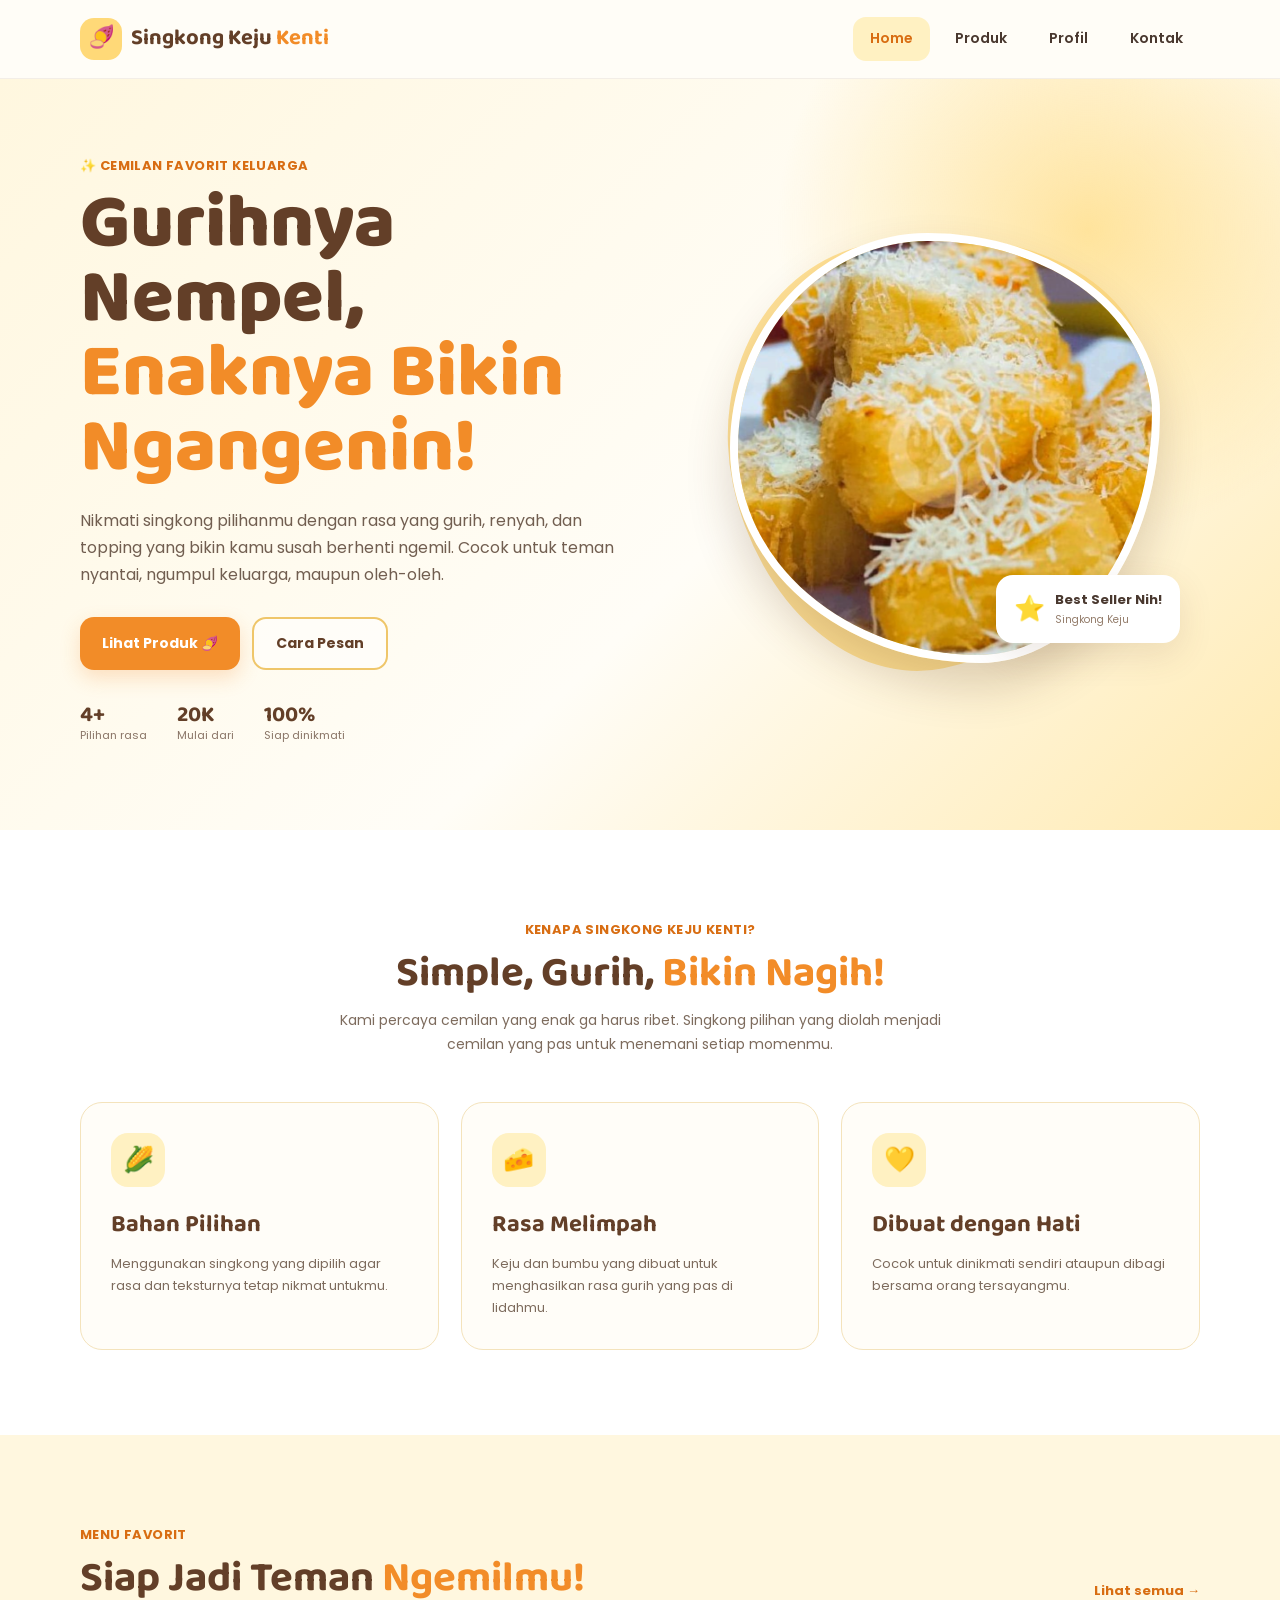
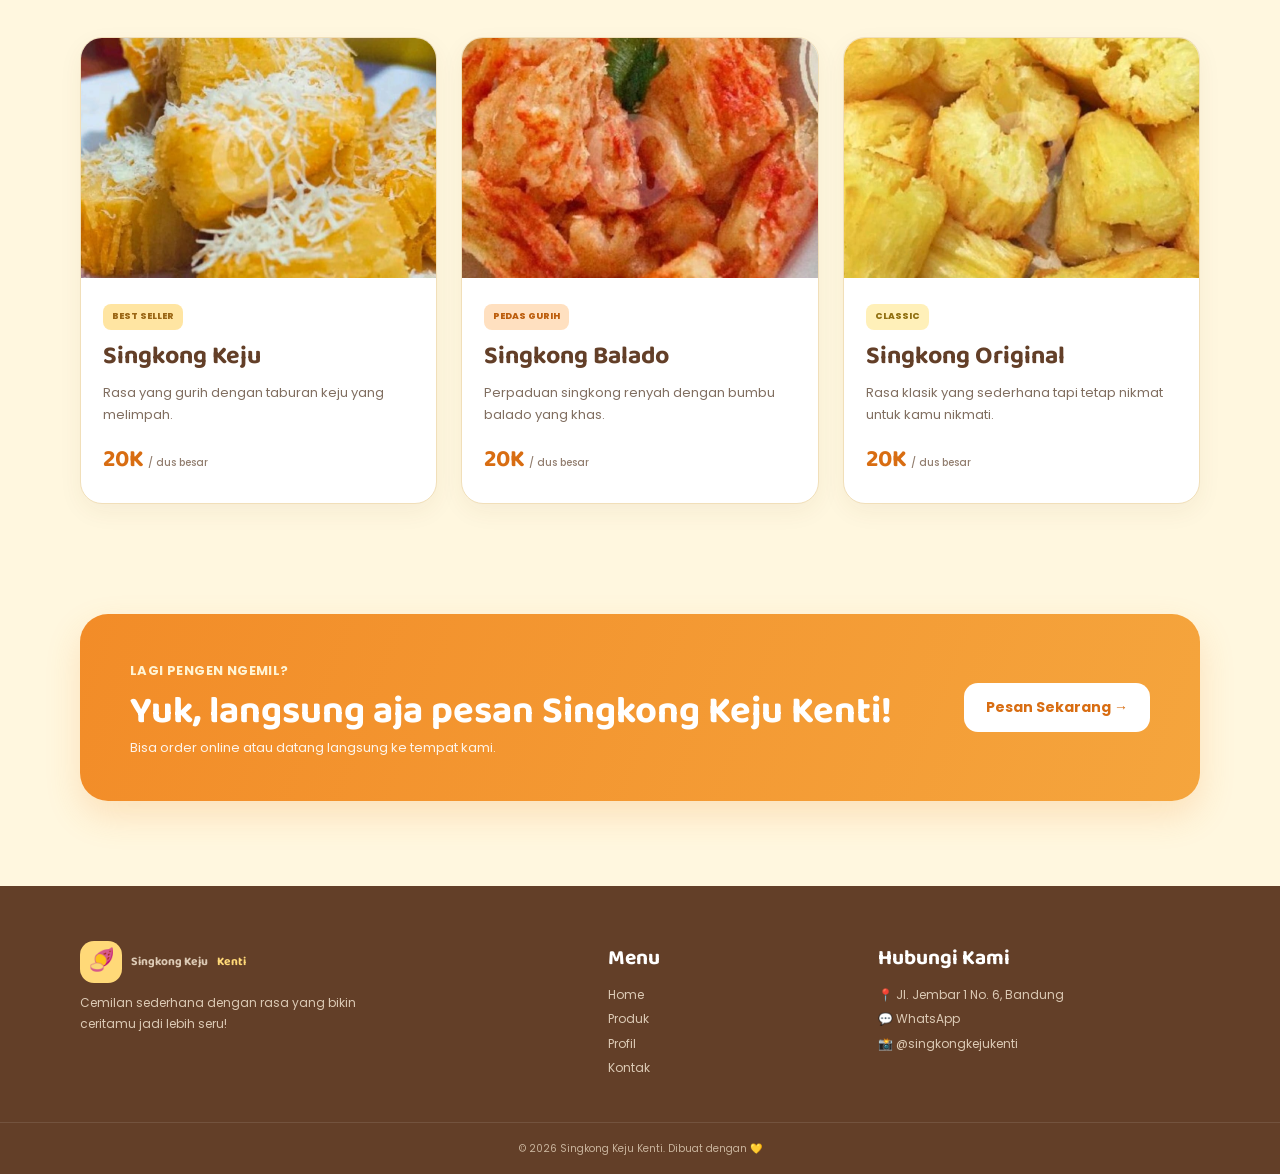
==== index.html @ bd54ae14 "Add files via upload" ====
<!DOCTYPE html>
<html lang="id">
<head>
    <meta charset="UTF-8">
    <meta name="viewport" content="width=device-width, initial-scale=1.0">
    <title>Singkong Keju Kenti | Jajanan Renyah dan Gurih</title>
    <link rel="preconnect" href="https://fonts.googleapis.com">
    <link rel="preconnect" href="https://fonts.gstatic.com" crossorigin>
    <link href="https://fonts.googleapis.com/css2?family=Baloo+2:wght@500;600;700;800&family=Poppins:wght@400;500;600;700&display=swap" rel="stylesheet">
    <link rel="stylesheet" href="style.css">
</head>
<body>

<header class="header">
    <div class="container nav-wrap">
        <a href="index.html" class="logo">
            <span class="logo-icon">🍠</span>
            <span>Singkong Keju <b>Kenti</b></span>
        </a>

        <button class="menu-toggle" onclick="toggleMenu()">☰</button>

        <nav id="navMenu">
            <a href="index.html" class="active">Home</a>
            <a href="produk.html">Produk</a>
            <a href="profil.html">Profil</a>
            <a href="kontak.html">Kontak</a>
        </nav>
    </div>
</header>

<main>
    <section class="hero">
        <div class="container hero-content">
            <div class="hero-text">
                <span class="eyebrow">✨ Cemilan Favorit Keluarga</span>
                <h1>Gurihnya Nempel,<br><span>Enaknya Bikin Ngangenin!</span></h1>
                <p>
                    Nikmati singkong pilihanmu dengan rasa yang gurih, renyah, dan topping
                    yang bikin kamu susah berhenti ngemil. Cocok untuk teman nyantai,
                    ngumpul keluarga, maupun oleh-oleh.
                </p>

                <div class="hero-buttons">
                    <a href="produk.html" class="btn btn-primary">Lihat Produk 🍠</a>
                    <a href="kontak.html" class="btn btn-outline">Cara Pesan</a>
                </div>

                <div class="mini-info">
                    <div><strong>4+</strong><span>Pilihan rasa</span></div>
                    <div><strong>20K</strong><span>Mulai dari</span></div>
                    <div><strong>100%</strong><span>Siap dinikmati</span></div>
                </div>
            </div>

            <div class="hero-image">
                <div class="blob"></div>
                <img src="images/singkongkeju.jpg" alt="Singkong Keju Kenti">
                <div class="floating-card">
                    <span>⭐</span>
                    <div>
                        <b>Best Seller Nih!</b>
                        <small>Singkong Keju</small>
                    </div>
                </div>
            </div>
        </div>
    </section>

    <section class="section intro">
        <div class="container">
            <div class="section-heading">
                <span class="eyebrow">Kenapa Singkong Keju Kenti?</span>
                <h2>Simple, Gurih, <span>Bikin Nagih!</span></h2>
                <p>
                    Kami percaya cemilan yang enak ga harus ribet. Singkong pilihan yang
                    diolah menjadi cemilan yang pas untuk menemani setiap momenmu.
                </p>
            </div>

            <div class="features">
                <div class="feature-card">
                    <div class="feature-icon">🌽</div>
                    <h3>Bahan Pilihan</h3>
                    <p>Menggunakan singkong yang dipilih agar rasa dan teksturnya tetap nikmat untukmu.</p>
                </div>
                <div class="feature-card">
                    <div class="feature-icon">🧀</div>
                    <h3>Rasa Melimpah</h3>
                    <p>Keju dan bumbu yang dibuat untuk menghasilkan rasa gurih yang pas di lidahmu.</p>
                </div>
                <div class="feature-card">
                    <div class="feature-icon">💛</div>
                    <h3>Dibuat dengan Hati</h3>
                    <p>Cocok untuk dinikmati sendiri ataupun dibagi bersama orang tersayangmu.</p>
                </div>
            </div>
        </div>
    </section>

    <section class="section products-preview">
        <div class="container">
            <div class="heading-row">
                <div>
                    <span class="eyebrow">Menu Favorit</span>
                    <h2>Siap Jadi Teman <span>Ngemilmu!</span></h2>
                </div>
                <a href="produk.html" class="text-link">Lihat semua →</a>
            </div>

            <div class="product-grid">
                <article class="product-card">
                    <div class="product-image"><img src="images/singkongkeju.jpg" alt="Singkong Keju"></div>
                    <div class="product-body">
                        <span class="tag">BEST SELLER</span>
                        <h3>Singkong Keju</h3>
                        <p>Rasa yang gurih dengan taburan keju yang melimpah.</p>
                        <b class="price">20K <small>/ dus besar</small></b>
                    </div>
                </article>

                <article class="product-card">
                    <div class="product-image"><img src="images/singkongbalado.jpg" alt="Singkong Balado"></div>
                    <div class="product-body">
                        <span class="tag orange">PEDAS GURIH</span>
                        <h3>Singkong Balado</h3>
                        <p>Perpaduan singkong renyah dengan bumbu balado yang khas.</p>
                        <b class="price">20K <small>/ dus besar</small></b>
                    </div>
                </article>

                <article class="product-card">
                    <div class="product-image"><img src="images/singkongoriginal.jpg" alt="Singkong Original"></div>
                    <div class="product-body">
                        <span class="tag yellow">CLASSIC</span>
                        <h3>Singkong Original</h3>
                        <p>Rasa klasik yang sederhana tapi tetap nikmat untuk kamu nikmati.</p>
                        <b class="price">20K <small>/ dus besar</small></b>
                    </div>
                </article>
            </div>
        </div>
    </section>

    <section class="cta-section">
        <div class="container cta-box">
            <div>
                <span class="eyebrow">Lagi pengen ngemil?</span>
                <h2>Yuk, langsung aja pesan Singkong Keju Kenti!</h2>
                <p>Bisa order online atau datang langsung ke tempat kami.</p>
            </div>
            <a href="kontak.html" class="btn btn-light">Pesan Sekarang →</a>
        </div>
    </section>
</main>

<footer class="footer">
    <div class="container footer-grid">
        <div>
            <a href="index.html" class="logo footer-logo"><span class="logo-icon">🍠</span> Singkong Keju <b>Kenti</b></a>
            <p>Cemilan sederhana dengan rasa yang bikin ceritamu jadi lebih seru!</p>
        </div>
        <div>
            <h4>Menu</h4>
            <a href="index.html">Home</a>
            <a href="produk.html">Produk</a>
            <a href="profil.html">Profil</a>
            <a href="kontak.html">Kontak</a>
        </div>
        <div>
            <h4>Hubungi Kami</h4>
            <p>📍 Jl. Jembar 1 No. 6, Bandung</p>
            <a href="https://wa.me/6289661951290" target="_blank">💬 WhatsApp</a>
            <a href="https://www.instagram.com/singkongkejukenti/" target="_blank">📸 @singkongkejukenti</a>
        </div>
    </div>
    <div class="copyright">© 2026 Singkong Keju Kenti. Dibuat dengan 💛</div>
</footer>

<script src="script.js"></script>
</body>
</html>
---- style.css ----
:root {
    --orange: #f28c28;
    --orange-dark: #d86d12;
    --yellow: #ffd978;
    --cream: #fff7df;
    --cream-2: #fff1c2;
    --brown: #633f28;
    --text: #49382f;
    --white: #ffffff;
    --shadow: 0 12px 35px rgba(103, 65, 32, .12);
    --radius: 22px;
}

* { box-sizing: border-box; margin: 0; padding: 0; }

html { scroll-behavior: smooth; }

body {
    font-family: 'Poppins', sans-serif;
    color: var(--text);
    background: #fffdf7;
    line-height: 1.7;
}

a { color: inherit; text-decoration: none; }

.container { width: min(1120px, 90%); margin: auto; }

.header {
    position: sticky;
    top: 0;
    z-index: 100;
    background: rgba(255, 253, 247, .94);
    backdrop-filter: blur(12px);
    border-bottom: 1px solid rgba(99, 63, 40, .08);
}

.nav-wrap {
    min-height: 78px;
    display: flex;
    align-items: center;
    justify-content: space-between;
    gap: 30px;
}

.logo {
    display: inline-flex;
    align-items: center;
    gap: 9px;
    font-family: 'Baloo 2', cursive;
    font-size: 22px;
    font-weight: 700;
    color: var(--brown);
}

.logo b { color: var(--orange); }

.logo-icon {
    width: 42px;
    height: 42px;
    display: grid;
    place-items: center;
    background: var(--yellow);
    border-radius: 14px;
    font-size: 22px;
}

nav { display: flex; align-items: center; gap: 8px; }

nav a {
    padding: 10px 17px;
    border-radius: 13px;
    font-size: 14px;
    font-weight: 600;
    transition: .25s;
}

nav a:hover, nav a.active {
    background: var(--cream-2);
    color: var(--orange-dark);
}

.menu-toggle {
    display: none;
    border: 0;
    background: var(--cream-2);
    color: var(--brown);
    font-size: 24px;
    padding: 7px 12px;
    border-radius: 12px;
    cursor: pointer;
}

.hero {
    overflow: hidden;
    background:
        radial-gradient(circle at 85% 20%, rgba(255,217,120,.7), transparent 25%),
        linear-gradient(135deg, #fff7df 0%, #fffdf7 58%, #ffeab1 100%);
    padding: 72px 0 85px;
}

.hero-content {
    display: grid;
    grid-template-columns: 1.05fr .95fr;
    align-items: center;
    gap: 45px;
}

.eyebrow {
    display: inline-block;
    color: var(--orange-dark);
    font-size: 13px;
    font-weight: 700;
    letter-spacing: .4px;
    text-transform: uppercase;
    margin-bottom: 10px;
}

.hero h1, .page-hero h1, h2, h3 {
    font-family: 'Baloo 2', cursive;
}

.hero h1 {
    font-size: clamp(46px, 6vw, 76px);
    line-height: .98;
    color: var(--brown);
    margin-bottom: 22px;
    font-weight: 800;
}

.hero h1 span, h2 span { color: var(--orange); }

.hero-text > p {
    max-width: 620px;
    font-size: 16px;
    color: #715e50;
    margin-bottom: 28px;
}

.hero-buttons { display: flex; flex-wrap: wrap; gap: 12px; }

.btn {
    display: inline-flex;
    align-items: center;
    justify-content: center;
    gap: 8px;
    padding: 13px 22px;
    border-radius: 14px;
    font-size: 14px;
    font-weight: 700;
    transition: .25s;
}

.btn-primary {
    color: white;
    background: var(--orange);
    box-shadow: 0 8px 20px rgba(242,140,40,.24);
}

.btn-primary:hover { transform: translateY(-2px); background: var(--orange-dark); }

.btn-outline {
    border: 2px solid #efc66a;
    color: var(--brown);
    background: rgba(255,255,255,.55);
}

.btn-outline:hover { background: white; }

.btn-light { background: white; color: var(--orange-dark); }

.mini-info {
    display: flex;
    gap: 30px;
    margin-top: 34px;
}

.mini-info div { display: flex; flex-direction: column; }
.mini-info strong { font-family: 'Baloo 2'; font-size: 22px; color: var(--brown); line-height: 1; }
.mini-info span { font-size: 11px; color: #8a7567; }

.hero-image {
    position: relative;
    min-height: 480px;
    display: grid;
    place-items: center;
}

.hero-image .blob {
    position: absolute;
    width: 430px;
    height: 430px;
    background: var(--yellow);
    border-radius: 42% 58% 61% 39% / 48% 40% 60% 52%;
    transform: rotate(-12deg);
    opacity: .75;
}

.hero-image img {
    position: relative;
    width: min(430px, 90%);
    height: 430px;
    object-fit: cover;
    border-radius: 46% 54% 42% 58% / 50% 42% 58% 50%;
    box-shadow: 0 24px 45px rgba(91,57,27,.2);
    border: 8px solid white;
}

.floating-card {
    position: absolute;
    right: 4%;
    bottom: 45px;
    background: white;
    padding: 13px 18px;
    border-radius: 17px;
    box-shadow: var(--shadow);
    display: flex;
    align-items: center;
    gap: 10px;
}

.floating-card > span { font-size: 25px; }
.floating-card b, .floating-card small { display: block; }
.floating-card b { font-size: 13px; }
.floating-card small { font-size: 10px; color: #927b69; }

.section { padding: 85px 0; }

.intro { background: white; }

.section-heading { text-align: center; max-width: 650px; margin: 0 auto 45px; }
.section-heading h2, .heading-row h2 { font-size: 42px; line-height: 1.1; color: var(--brown); margin-bottom: 12px; }
.section-heading p { color: #7d6b5d; font-size: 14px; }

.features {
    display: grid;
    grid-template-columns: repeat(3, 1fr);
    gap: 22px;
}

.feature-card {
    padding: 30px;
    border: 1px solid #f4e3bc;
    border-radius: var(--radius);
    background: #fffdf8;
    transition: .25s;
}

.feature-card:hover { transform: translateY(-5px); box-shadow: var(--shadow); }
.feature-icon {
    width: 54px; height: 54px; display: grid; place-items: center;
    background: var(--cream-2); border-radius: 17px; font-size: 25px; margin-bottom: 18px;
}
.feature-card h3 { font-size: 24px; margin-bottom: 7px; color: var(--brown); }
.feature-card p { font-size: 13px; color: #7d6b5d; }

.products-preview { background: var(--cream); }

.heading-row {
    display: flex;
    justify-content: space-between;
    align-items: end;
    margin-bottom: 35px;
    gap: 20px;
}

.heading-row h2 { margin: 0; }

.text-link { color: var(--orange-dark); font-size: 13px; font-weight: 700; }

.product-grid {
    display: grid;
    grid-template-columns: repeat(3, 1fr);
    gap: 24px;
}

.product-grid-full { grid-template-columns: repeat(2, 1fr); }

.product-card {
    overflow: hidden;
    background: white;
    border: 1px solid #f1dfb9;
    border-radius: var(--radius);
    box-shadow: 0 8px 24px rgba(100,64,35,.06);
    transition: .25s;
}

.product-card:hover { transform: translateY(-5px); box-shadow: var(--shadow); }

.product-image { height: 240px; overflow: hidden; background: var(--cream-2); }
.product-image img { width: 100%; height: 100%; object-fit: cover; display: block; }
.product-body { padding: 22px; }
.product-body h3, .product-body h2 { color: var(--brown); }
.product-body h3 { font-size: 25px; margin: 5px 0; }
.product-body h2 { font-size: 31px; line-height: 1.1; margin: 5px 0 8px; }
.product-body p { color: #806e60; font-size: 13px; margin-bottom: 14px; }

.tag {
    display: inline-block;
    padding: 5px 9px;
    border-radius: 8px;
    background: #ffe5a2;
    color: #9b6715;
    font-size: 9px;
    font-weight: 800;
}
.tag.orange { background: #ffe0c0; color: #bd5e0d; }
.tag.yellow { background: #fff0b9; color: #917012; }

.price { color: var(--orange-dark); font-family: 'Baloo 2'; font-size: 24px; }
.price small { font-family: 'Poppins'; color: #917d6e; font-size: 10px; font-weight: 500; }

.cta-section { padding: 25px 0 85px; background: var(--cream); }

.cta-box {
    background: linear-gradient(110deg, var(--orange), #f5a53d);
    color: white;
    border-radius: 28px;
    padding: 42px 50px;
    display: flex;
    justify-content: space-between;
    align-items: center;
    gap: 25px;
    box-shadow: 0 15px 35px rgba(242,140,40,.2);
}

.cta-box .eyebrow { color: #fff4d4; }
.cta-box h2 { font-size: 38px; line-height: 1.05; margin-bottom: 5px; }
.cta-box p { opacity: .9; font-size: 13px; }

.page-hero {
    background: linear-gradient(135deg, var(--cream), #fffdf7);
    text-align: center;
    padding: 65px 0;
    border-bottom: 1px solid #f3e4c6;
}

.page-hero h1 { font-size: clamp(42px, 6vw, 65px); color: var(--brown); line-height: 1.05; }
.page-hero p { max-width: 650px; margin: 12px auto 0; color: #7d6b5d; font-size: 14px; }

.product-card.big .product-image { height: 330px; }
.price-list {
    display: flex;
    gap: 10px;
    margin: 10px 0 17px;
}
.price-list span {
    flex: 1;
    padding: 9px 11px;
    border-radius: 12px;
    background: var(--cream);
    font-size: 11px;
}
.price-list b { display: block; color: var(--orange-dark); font-size: 17px; }
.full-btn { width: 100%; }

.combo-box {
    margin-top: 28px;
    padding: 25px 30px;
    border-radius: var(--radius);
    background: linear-gradient(100deg, #fff0b7, #ffe3a0);
    display: grid;
    grid-template-columns: auto 1fr auto;
    align-items: center;
    gap: 22px;
}
.combo-icon { font-size: 42px; }
.combo-box h2 { color: var(--brown); font-size: 30px; line-height: 1.1; }
.combo-box p { font-size: 12px; color: #77624f; }
.combo-box > strong { font-family: 'Baloo 2'; font-size: 34px; color: var(--orange-dark); }

.about-grid { display: grid; grid-template-columns: .9fr 1.1fr; gap: 70px; align-items: center; }
.about-image { position: relative; }
.about-image img { width: 100%; height: 500px; object-fit: cover; border-radius: 35px; box-shadow: var(--shadow); }
.quote-card {
    position: absolute;
    bottom: -25px;
    right: -20px;
    max-width: 270px;
    background: white;
    padding: 18px 20px;
    border-radius: 18px;
    box-shadow: var(--shadow);
    font-family: 'Baloo 2';
    font-weight: 600;
    color: var(--brown);
}
.about-text h2 { font-size: 44px; line-height: 1.08; color: var(--brown); margin-bottom: 20px; }
.about-text p { color: #766456; font-size: 14px; margin-bottom: 15px; }

.values { margin-top: 25px; display: grid; gap: 10px; }
.values div { display: flex; align-items: center; gap: 15px; padding: 12px; border-radius: 14px; background: var(--cream); }
.values b { color: var(--orange); font-family: 'Baloo 2'; }
.values span { font-size: 13px; font-weight: 600; }

.manifesto { background: var(--cream); }
.manifesto-box {
    max-width: 820px; margin: auto; text-align: center; padding: 55px 35px;
    background: white; border-radius: 30px; box-shadow: var(--shadow);
}
.manifesto-box h2 { color: var(--orange-dark); font-size: 40px; line-height: 1.1; margin-bottom: 12px; }
.manifesto-box p { color: #766456; font-size: 14px; }

.contact-grid { display: grid; grid-template-columns: 1.25fr .75fr; gap: 25px; }
.contact-main { display: grid; gap: 22px; }
.contact-card, .side-card {
    background: white; border: 1px solid #f0dfbd; border-radius: var(--radius); padding: 30px;
    box-shadow: 0 8px 24px rgba(100,64,35,.05);
}
.contact-card h2 { font-size: 32px; line-height: 1.1; color: var(--brown); margin-bottom: 9px; }
.contact-card > p { color: #7c6b5e; font-size: 13px; margin-bottom: 22px; }

.order-buttons { display: grid; gap: 11px; }
.order-btn {
    display: grid;
    grid-template-columns: auto 1fr auto;
    align-items: center;
    gap: 14px;
    padding: 15px;
    border-radius: 15px;
    background: var(--cream);
    border: 1px solid #f0dfbd;
    transition: .25s;
}
.order-btn:hover { transform: translateX(4px); background: #fff0bd; }
.order-btn > span:first-child { font-size: 25px; }
.order-btn b, .order-btn small { display: block; }
.order-btn b { font-size: 14px; color: var(--brown); }
.order-btn small { font-size: 10px; color: #927e6e; }
.order-btn > span:last-child { color: var(--orange); font-size: 20px; }
.whatsapp-card { background: linear-gradient(135deg, #fff5d0, #fff); }

.contact-side { display: grid; align-content: start; gap: 16px; }
.side-card { padding: 23px; }
.side-icon { font-size: 28px; margin-bottom: 8px; }
.side-card h3 { font-size: 24px; color: var(--brown); }
.side-card p { color: #7c6b5e; font-size: 12px; margin: 5px 0 10px; }

.footer {
    background: var(--brown);
    color: #f9ecd8;
    padding-top: 55px;
}
.footer-grid { display: grid; grid-template-columns: 1.5fr .7fr 1fr; gap: 45px; padding-bottom: 40px; }
.footer-logo { color: white; margin-bottom: 10px; }
.footer-logo b { color: var(--yellow); }
.footer p, .footer a { color: #dccab5; font-size: 12px; }
.footer-grid > div:first-child p { max-width: 300px; }
.footer h4 { color: white; font-family: 'Baloo 2'; font-size: 21px; margin-bottom: 8px; }
.footer-grid > div:not(:first-child) a { display: block; margin: 4px 0; }
.footer a:hover { color: var(--yellow); }
.copyright {
    text-align: center; border-top: 1px solid rgba(255,255,255,.1);
    padding: 17px; color: #c9b49d; font-size: 10px;
}

@media (max-width: 850px) {
    .hero-content, .about-grid, .contact-grid { grid-template-columns: 1fr; }
    .hero { padding-top: 50px; }
    .hero-image { min-height: 400px; order: -1; }
    .hero-image img { height: 350px; }
    .hero-image .blob { width: 350px; height: 350px; }
    .features, .product-grid, .product-grid-full { grid-template-columns: 1fr 1fr; }
    .footer-grid { grid-template-columns: 1fr 1fr; }
    .about-grid { gap: 40px; }
}

@media (max-width: 620px) {
    .nav-wrap { min-height: 68px; }
    .logo { font-size: 18px; }
    .logo-icon { width: 36px; height: 36px; }
    .menu-toggle { display: block; }
    nav {
        display: none;
        position: absolute;
        top: 68px;
        left: 5%;
        right: 5%;
        padding: 10px;
        background: white;
        border-radius: 16px;
        box-shadow: var(--shadow);
        flex-direction: column;
        align-items: stretch;
    }
    nav.show { display: flex; }
    nav a { text-align: center; }
    .hero h1 { font-size: 49px; }
    .hero-image { min-height: 330px; }
    .hero-image img { height: 290px; }
    .hero-image .blob { width: 290px; height: 290px; }
    .floating-card { right: 0; bottom: 10px; }
    .mini-info { gap: 20px; }
    .section { padding: 60px 0; }
    .section-heading h2, .heading-row h2, .about-text h2 { font-size: 35px; }
    .features, .product-grid, .product-grid-full, .footer-grid { grid-template-columns: 1fr; }
    .heading-row { align-items: start; flex-direction: column; }
    .cta-box { padding: 32px 25px; flex-direction: column; align-items: start; }
    .cta-box h2 { font-size: 31px; }
    .product-card.big .product-image { height: 270px; }
    .combo-box { grid-template-columns: auto 1fr; }
    .combo-box > strong { grid-column: 2; }
    .about-image img { height: 350px; }
    .quote-card { right: 0; }
    .page-hero { padding: 50px 0; }
    .page-hero h1 { font-size: 44px; }
}
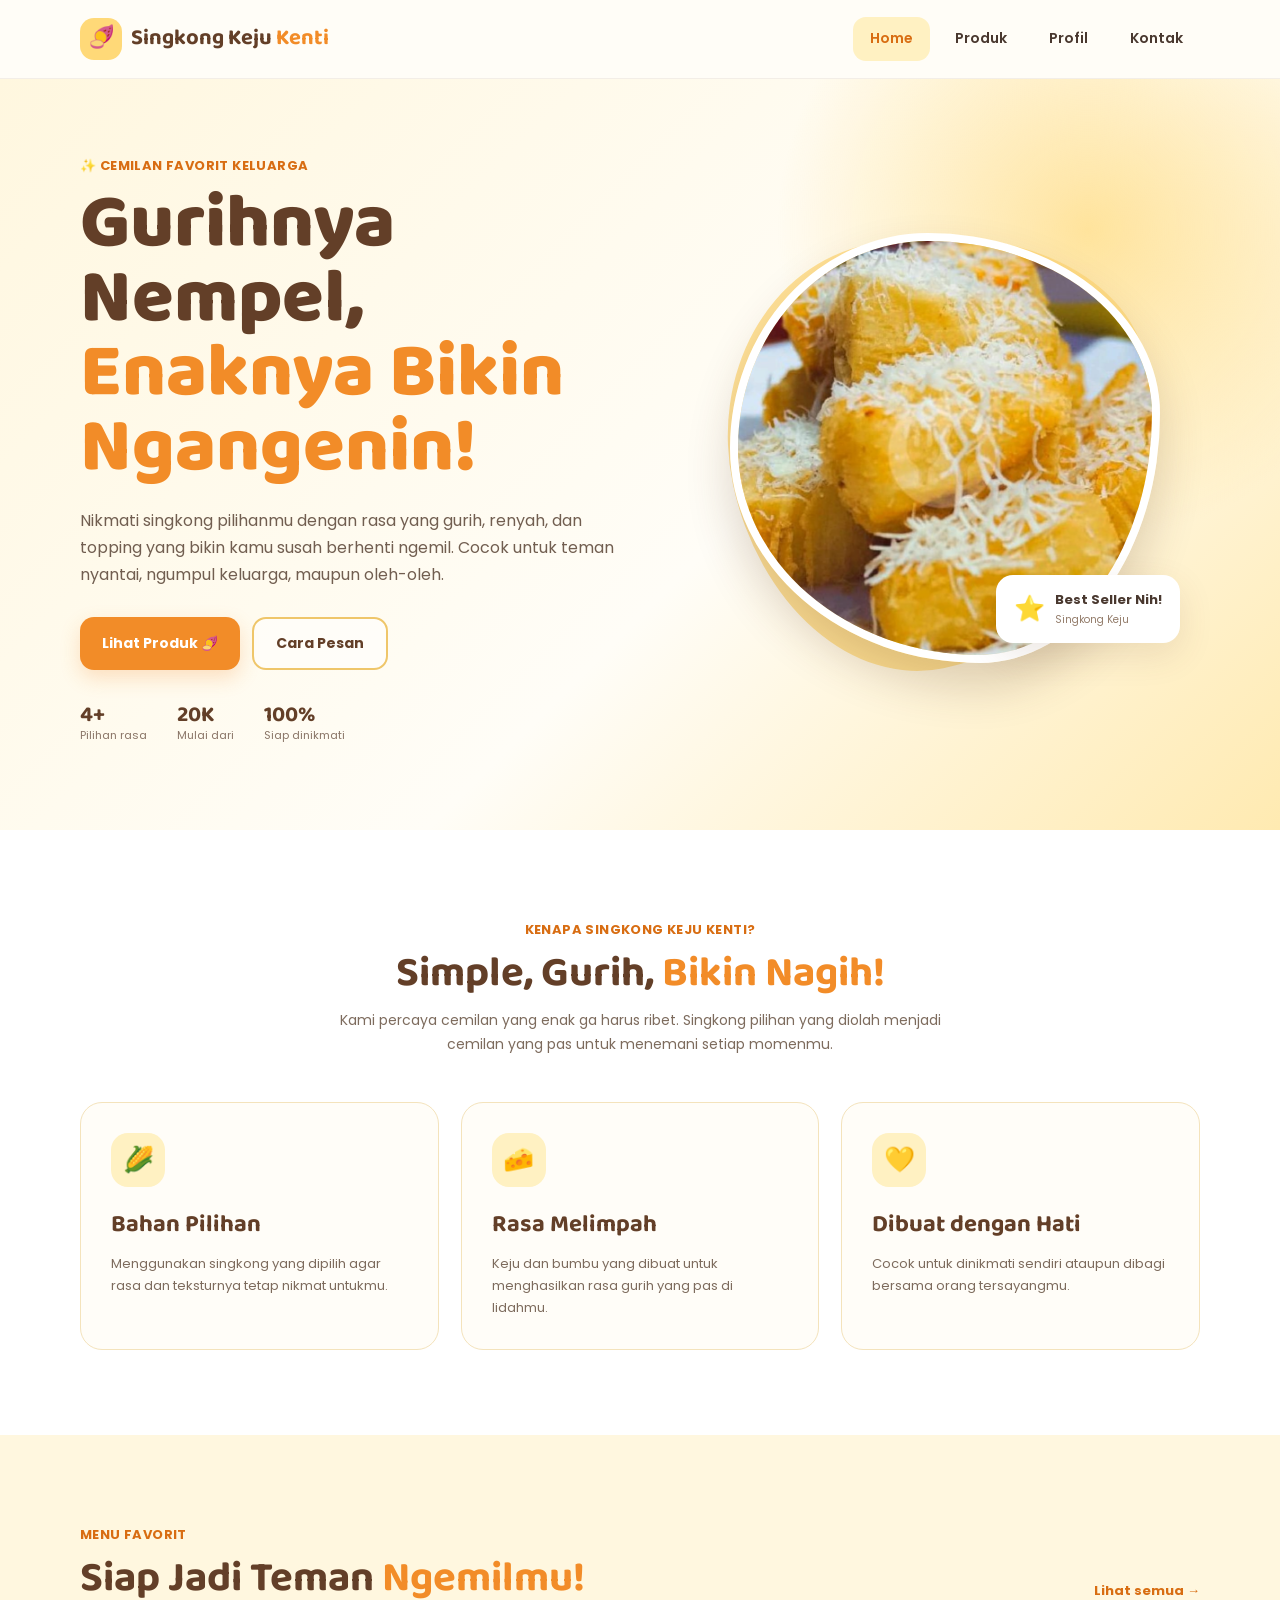
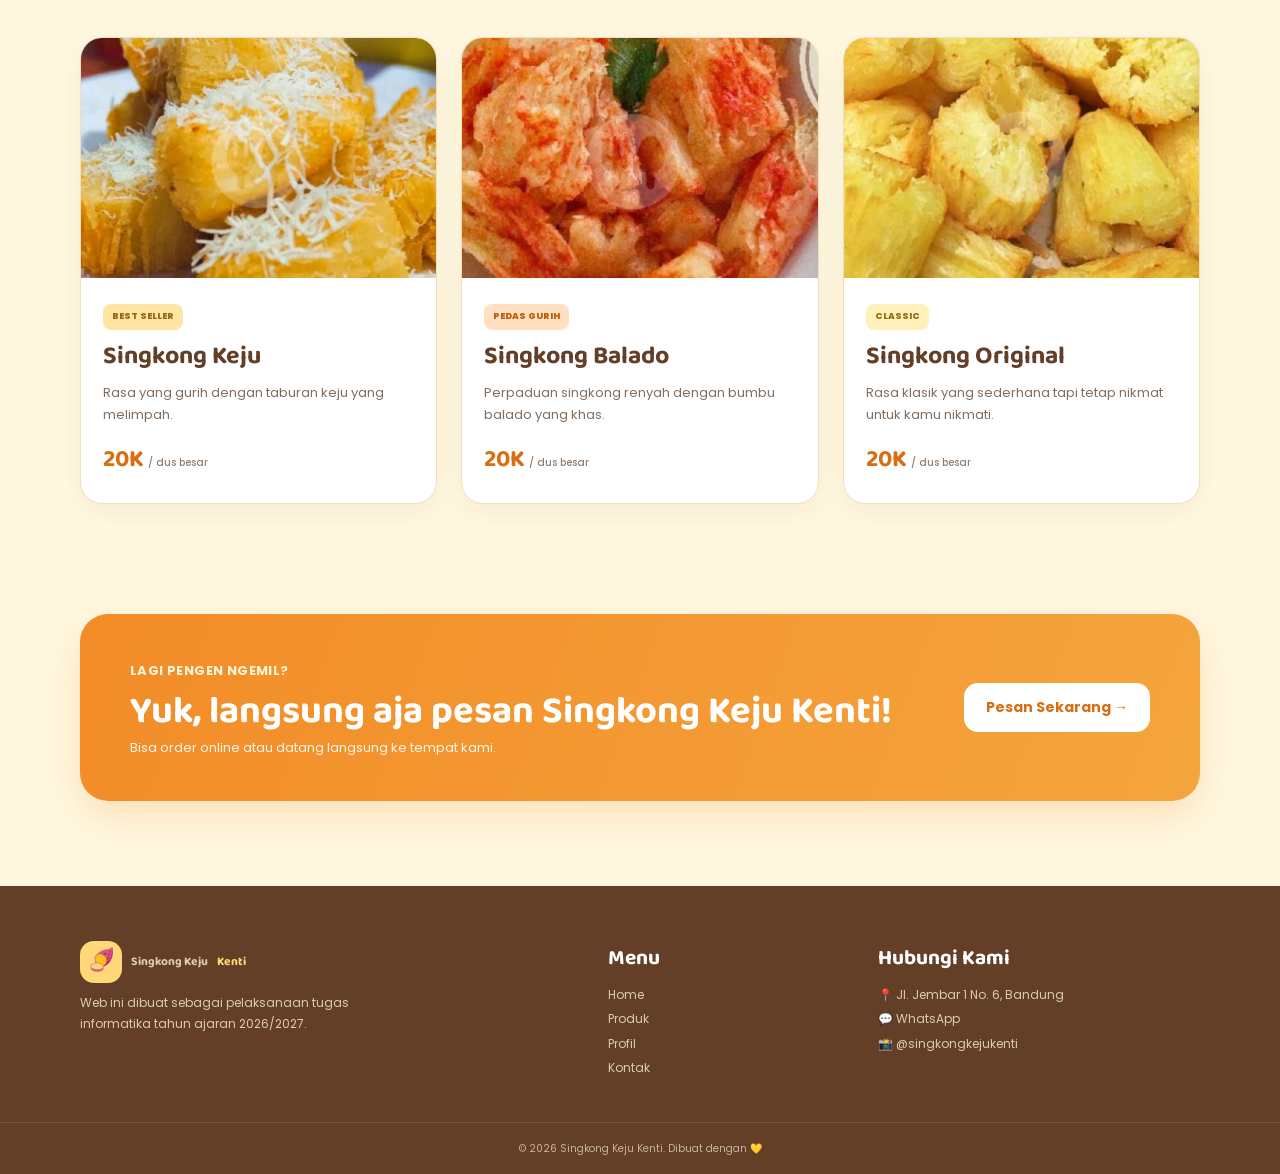
==== commit dd4fc678: "Update index.html" ====
--- a/index.html
+++ b/index.html
@@ -3,7 +3,7 @@
 <head>
     <meta charset="UTF-8">
     <meta name="viewport" content="width=device-width, initial-scale=1.0">
-    <title>Singkong Keju Kenti | Jajanan Renyah dan Gurih</title>
+    <title> Singkong Keju Kenti </title>
     <link rel="preconnect" href="https://fonts.googleapis.com">
     <link rel="preconnect" href="https://fonts.gstatic.com" crossorigin>
     <link href="https://fonts.googleapis.com/css2?family=Baloo+2:wght@500;600;700;800&family=Poppins:wght@400;500;600;700&display=swap" rel="stylesheet">
@@ -158,7 +158,7 @@
     <div class="container footer-grid">
         <div>
             <a href="index.html" class="logo footer-logo"><span class="logo-icon">🍠</span> Singkong Keju <b>Kenti</b></a>
-            <p>Cemilan sederhana dengan rasa yang bikin ceritamu jadi lebih seru!</p>
+            <p> Web ini dibuat sebagai pelaksanaan tugas informatika tahun ajaran 2026/2027. </p>
         </div>
         <div>
             <h4>Menu</h4>
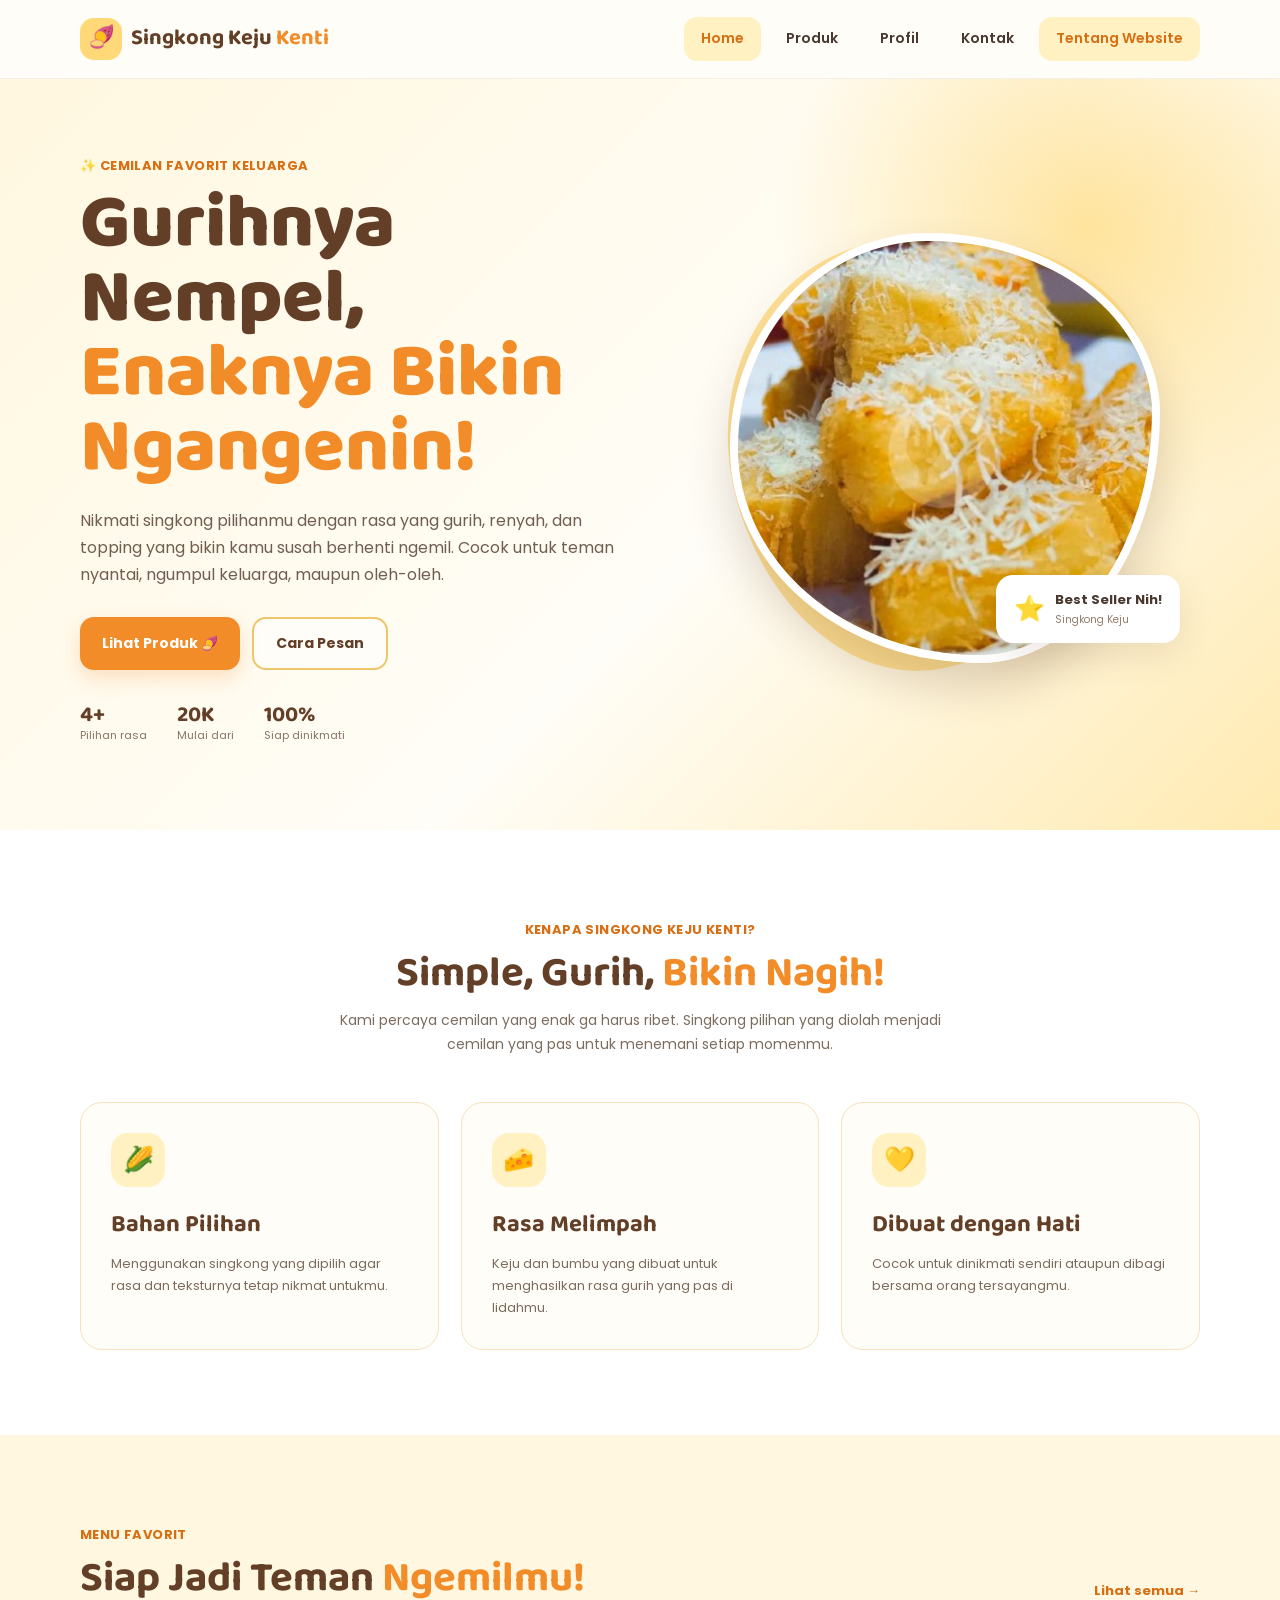
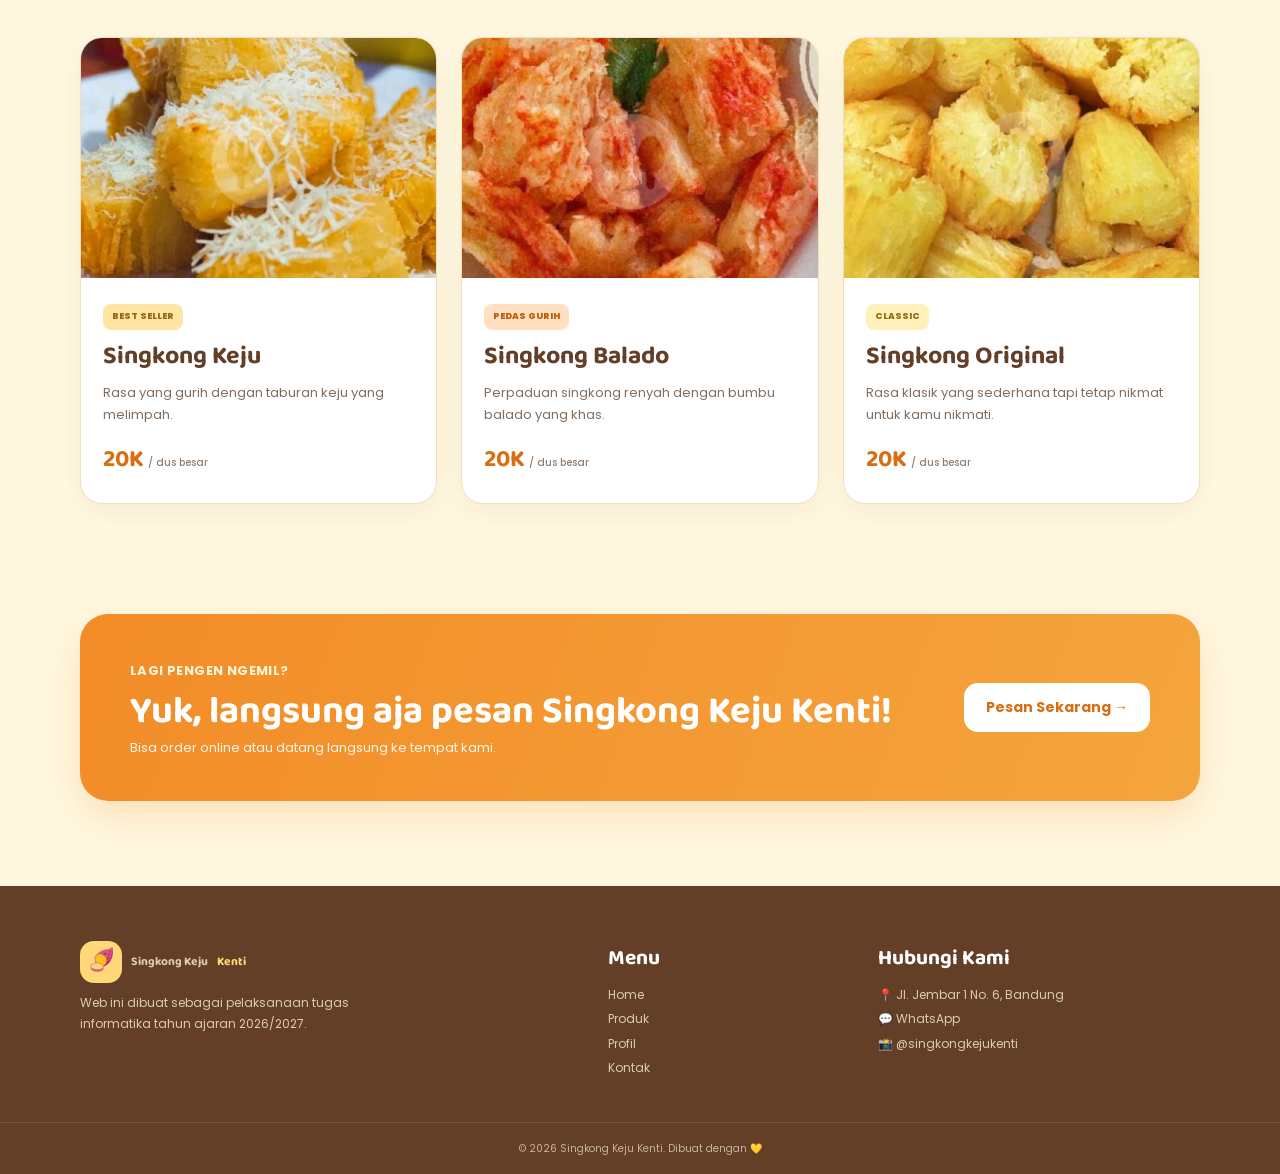
==== commit ac3af18a: "index.html" ====
--- a/index.html
+++ b/index.html
@@ -25,6 +25,7 @@
             <a href="produk.html">Produk</a>
             <a href="profil.html">Profil</a>
             <a href="kontak.html">Kontak</a>
+            <a href="about-web.html" class="active">Tentang Website</a>
         </nav>
     </div>
 </header>
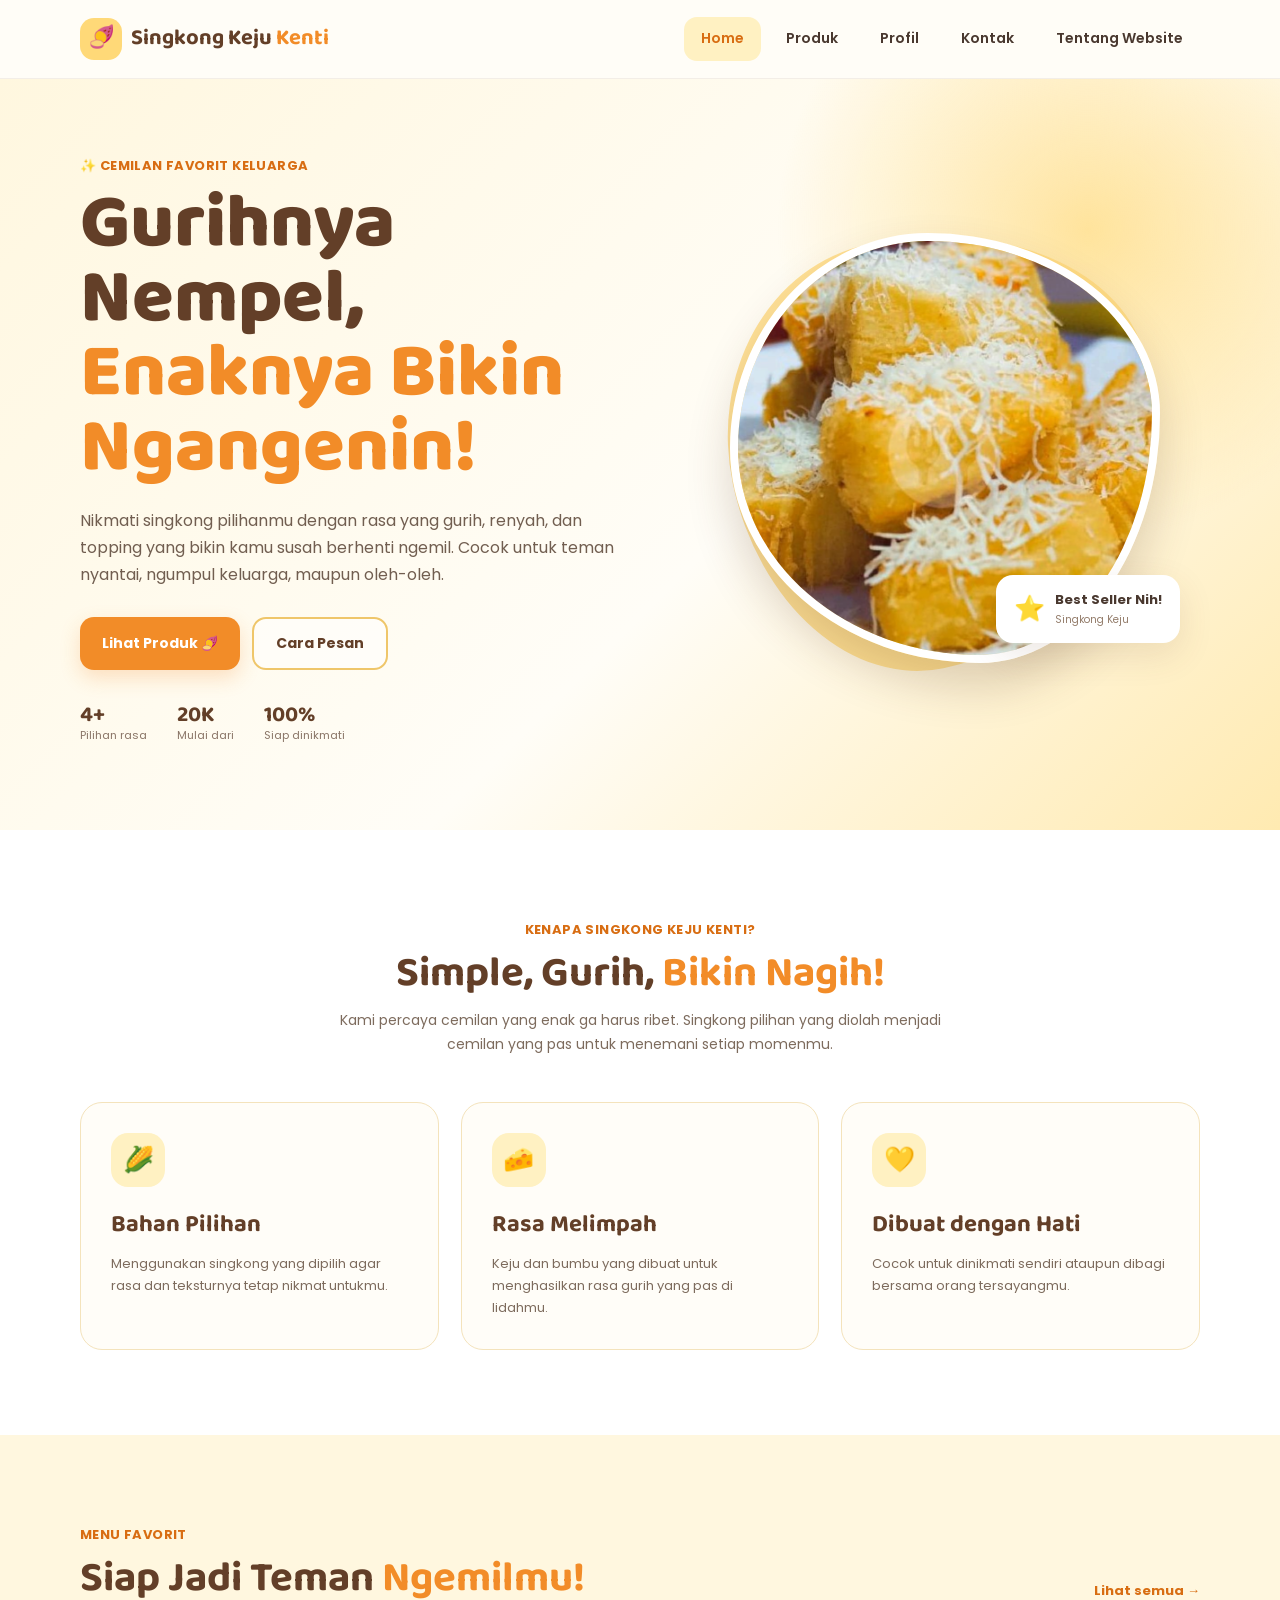
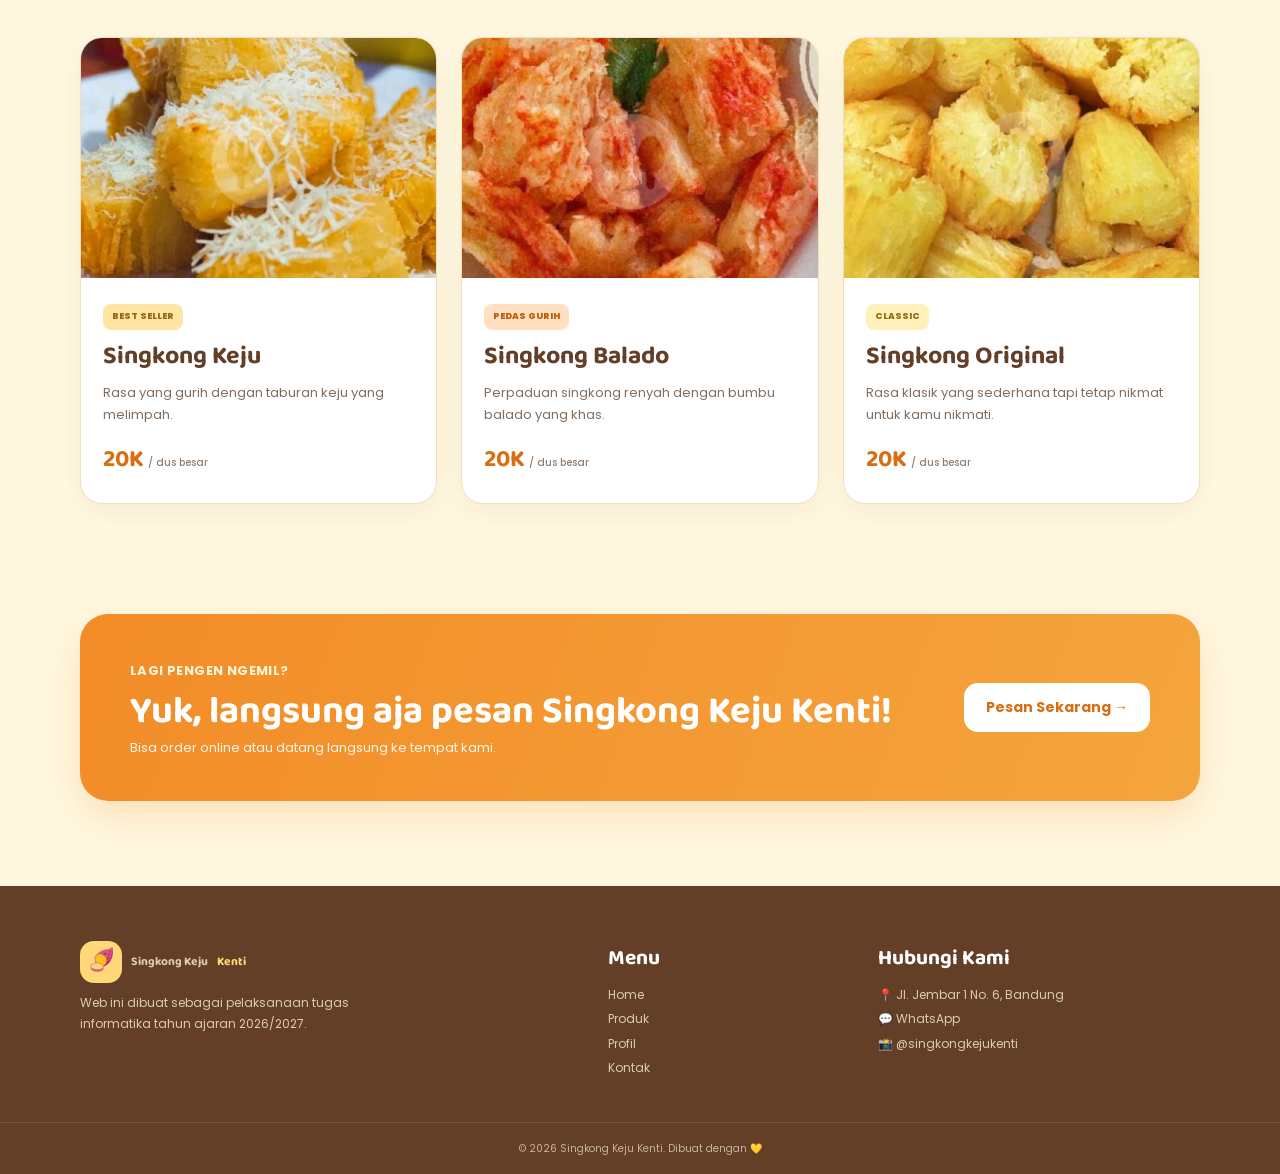
==== commit 677dc05c: "index.html" ====
--- a/index.html
+++ b/index.html
@@ -25,7 +25,7 @@
             <a href="produk.html">Produk</a>
             <a href="profil.html">Profil</a>
             <a href="kontak.html">Kontak</a>
-            <a href="about-web.html" class="active">Tentang Website</a>
+            <a href="about-web.html">Tentang Website</a>
         </nav>
     </div>
 </header>
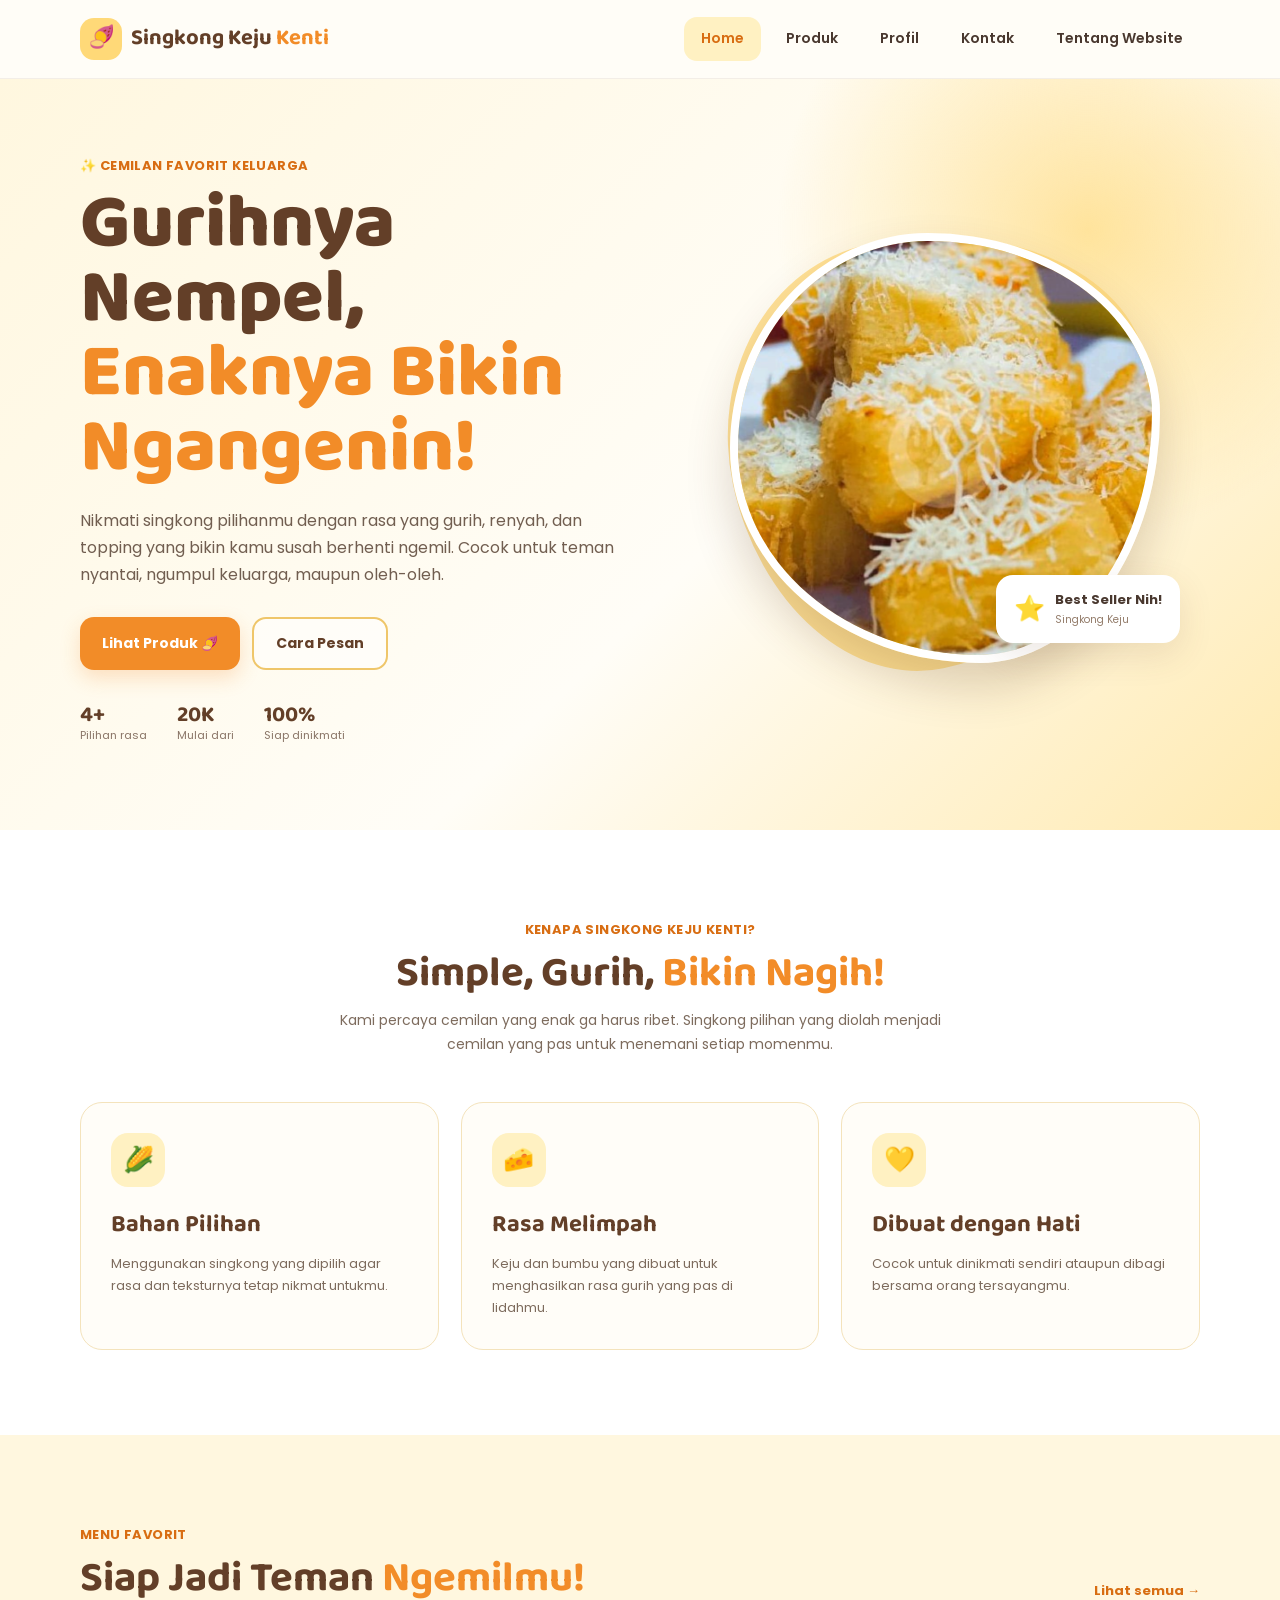
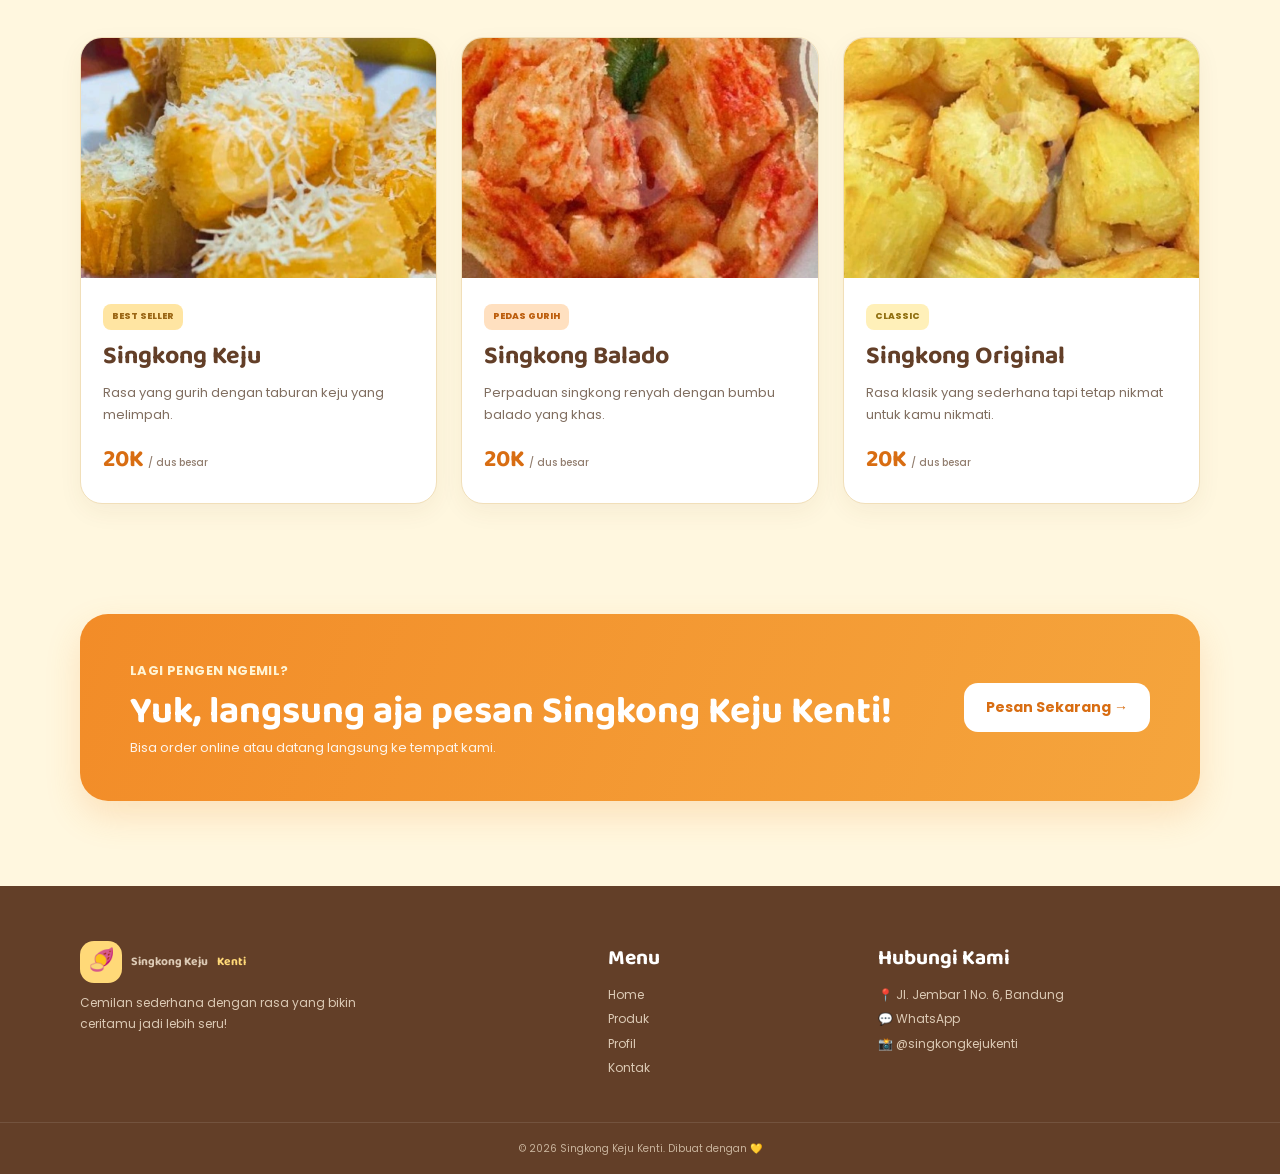
==== commit ed68f42c: "index.html" ====
--- a/index.html
+++ b/index.html
@@ -159,7 +159,7 @@
     <div class="container footer-grid">
         <div>
             <a href="index.html" class="logo footer-logo"><span class="logo-icon">🍠</span> Singkong Keju <b>Kenti</b></a>
-            <p> Web ini dibuat sebagai pelaksanaan tugas informatika tahun ajaran 2026/2027. </p>
+            <p> Cemilan sederhana dengan rasa yang bikin ceritamu jadi lebih seru! </p>
         </div>
         <div>
             <h4>Menu</h4>
--- a/style.css
+++ b/style.css
@@ -75,7 +75,7 @@
     transition: .25s;
 }
 
-nav a:hover, nav a.active {
+nav a.active {
     background: var(--cream-2);
     color: var(--orange-dark);
 }
